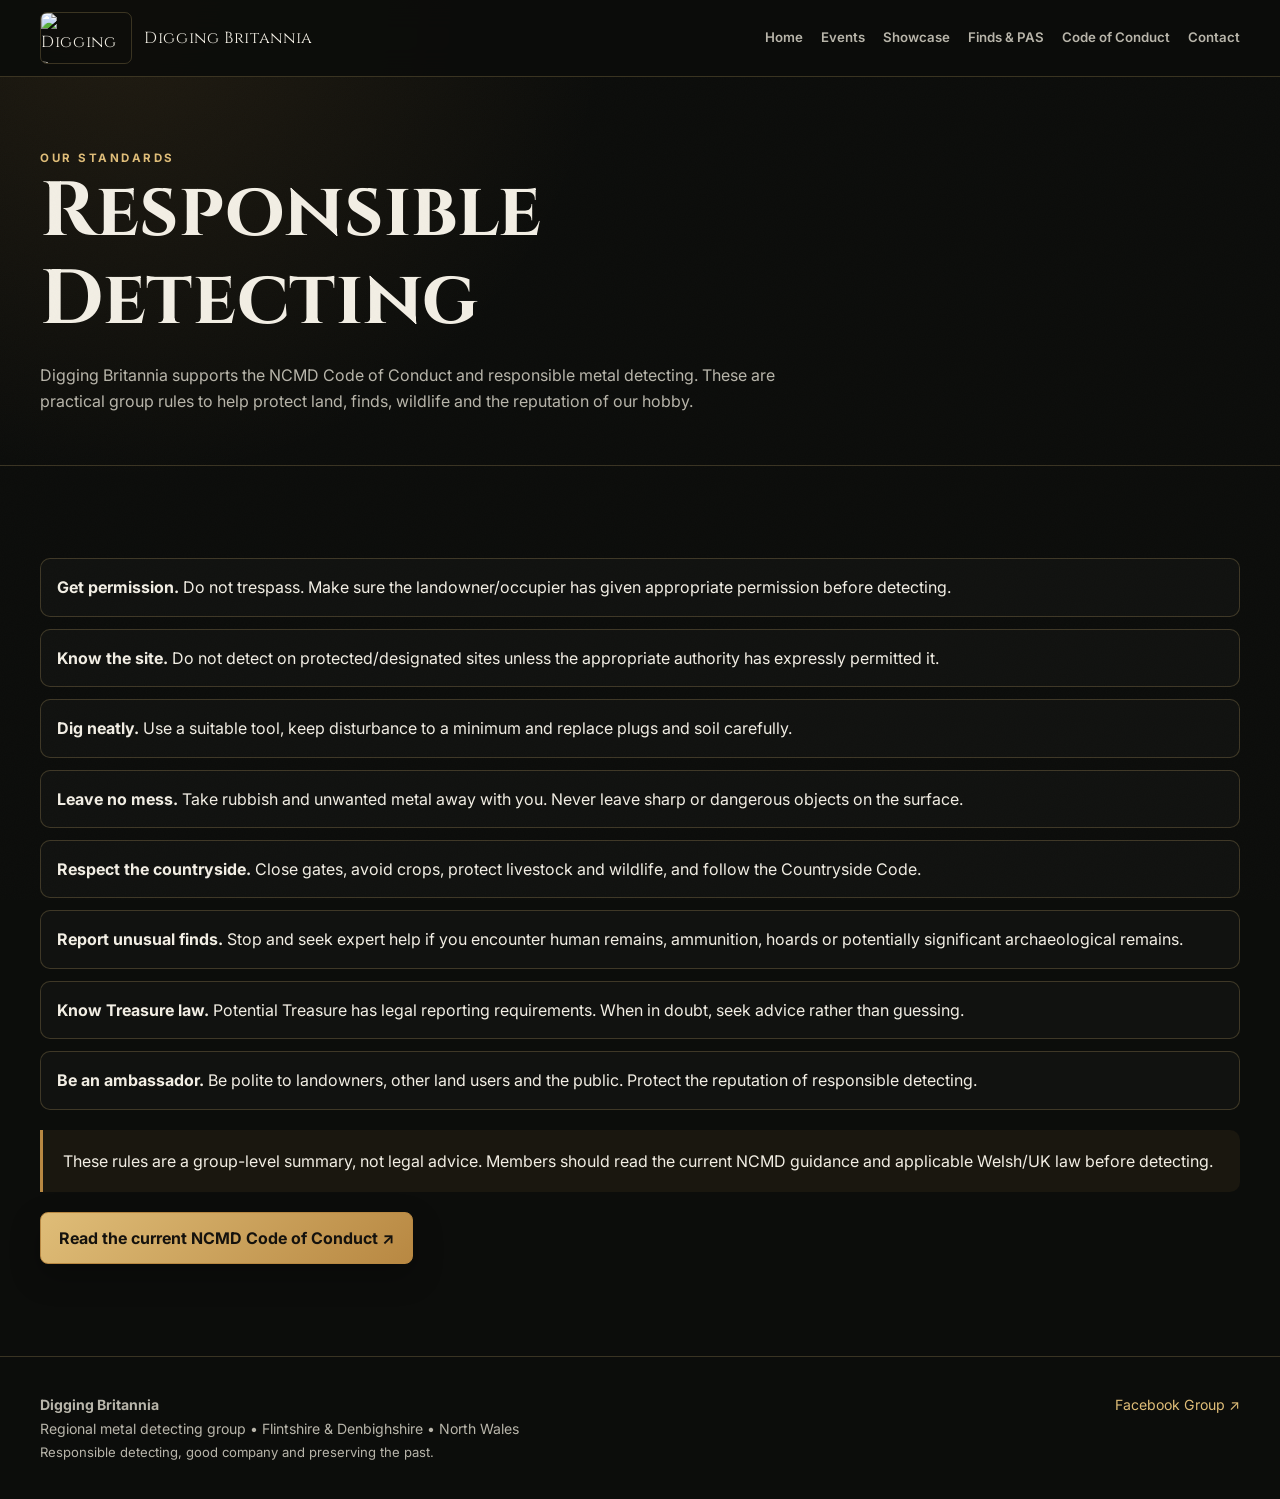
==== code-of-conduct.html @ e22ce74d "Add files via upload" ====
<!doctype html><html lang="en"><head><meta charset="utf-8"><meta name="viewport" content="width=device-width,initial-scale=1">
<title>Code of Conduct | Digging Britannia</title><link rel="stylesheet" href="styles.css"></head><body><header><div class="container nav">
<a class="brand" href="index.html"><img src="assets/digging-britannia-logo.png" alt="Digging Britannia logo"><span>Digging Britannia</span></a>
<nav>
<a href="index.html">Home</a><a href="events.html">Events</a><a href="showcase.html">Showcase</a><a href="finds.html">Finds & PAS</a><a href="code-of-conduct.html">Code of Conduct</a><a href="contact.html">Contact</a>
</nav></div></header><main>
<section class="page-hero"><div class="container"><div class="eyebrow">Our standards</div><h1>Responsible Detecting</h1><p>Digging Britannia supports the NCMD Code of Conduct and responsible metal detecting. These are practical group rules to help protect land, finds, wildlife and the reputation of our hobby.</p></div></section>
<section><div class="container">
<ul class="list">
<li><strong>Get permission.</strong> Do not trespass. Make sure the landowner/occupier has given appropriate permission before detecting.</li>
<li><strong>Know the site.</strong> Do not detect on protected/designated sites unless the appropriate authority has expressly permitted it.</li>
<li><strong>Dig neatly.</strong> Use a suitable tool, keep disturbance to a minimum and replace plugs and soil carefully.</li>
<li><strong>Leave no mess.</strong> Take rubbish and unwanted metal away with you. Never leave sharp or dangerous objects on the surface.</li>
<li><strong>Respect the countryside.</strong> Close gates, avoid crops, protect livestock and wildlife, and follow the Countryside Code.</li>
<li><strong>Report unusual finds.</strong> Stop and seek expert help if you encounter human remains, ammunition, hoards or potentially significant archaeological remains.</li>
<li><strong>Know Treasure law.</strong> Potential Treasure has legal reporting requirements. When in doubt, seek advice rather than guessing.</li>
<li><strong>Be an ambassador.</strong> Be polite to landowners, other land users and the public. Protect the reputation of responsible detecting.</li>
</ul>
<div class="notice">These rules are a group-level summary, not legal advice. Members should read the current NCMD guidance and applicable Welsh/UK law before detecting.</div>
<p><a class="btn" href="https://www.ncmd.co.uk/code-of-conduct/" target="_blank" rel="noopener">Read the current NCMD Code of Conduct ↗</a></p>
</div></section>
</main><footer><div class="container footer-grid">
<div><strong>Digging Britannia</strong><br>Regional metal detecting group • Flintshire & Denbighshire • North Wales<br><span class="small">Responsible detecting, good company and preserving the past.</span></div>
<div><a href="https://www.facebook.com/groups/933958159268600" target="_blank" rel="noopener">Facebook Group ↗</a></div>
</div></footer><script src="data.js"></script></body></html>
---- styles.css ----
@import url('https://fonts.googleapis.com/css2?family=Cinzel:wght@600;700&family=Inter:wght@400;500;600;700&display=swap');
:root{--bg:#0c0d0b;--bg2:#141510;--panel:#191b16;--text:#f2eee4;--muted:#b8b5aa;--bronze:#b88842;--gold:#dfbd78;--line:rgba(223,189,120,.22);--max:1200px}
*{box-sizing:border-box}html{scroll-behavior:smooth}
body{margin:0;background:radial-gradient(circle at 10% 0%,rgba(184,136,66,.12),transparent 30rem),var(--bg);color:var(--text);font-family:Inter,system-ui,sans-serif;line-height:1.65}
body:after{content:"";position:fixed;inset:0;pointer-events:none;opacity:.035;background-image:url("data:image/svg+xml,%3Csvg width='120' height='120' xmlns='http://www.w3.org/2000/svg'%3E%3Cfilter id='n'%3E%3CfeTurbulence type='fractalNoise' baseFrequency='.9' numOctaves='2' stitchTiles='stitch'/%3E%3C/filter%3E%3Crect width='100%25' height='100%25' filter='url(%23n)' opacity='.5'/%3E%3C/svg%3E")}
a{color:var(--gold);text-decoration:none}a:hover{text-decoration:underline}.container{width:min(calc(100% - 40px),var(--max));margin:auto}
header{position:sticky;top:0;z-index:50;background:rgba(12,13,11,.90);backdrop-filter:blur(15px);border-bottom:1px solid var(--line)}
.nav{min-height:76px;display:flex;align-items:center;justify-content:space-between;gap:25px}.brand{display:flex;align-items:center;gap:12px;color:var(--text);font-family:Cinzel,serif;font-size:1rem;letter-spacing:.04em}.brand img{height:52px;width:92px;object-fit:cover;object-position:center;border-radius:7px;border:1px solid var(--line)}nav{display:flex;gap:18px;flex-wrap:wrap;justify-content:flex-end}nav a{font-size:.83rem;color:var(--muted);font-weight:600}nav a:hover,nav a.active{color:var(--text);text-decoration:none}
.btn{display:inline-flex;align-items:center;justify-content:center;gap:8px;border:1px solid var(--bronze);padding:12px 18px;border-radius:8px;color:#15120d;background:linear-gradient(135deg,var(--gold),var(--bronze));font-weight:700;box-shadow:0 12px 30px rgba(0,0,0,.25)}.btn:hover{text-decoration:none;filter:brightness(1.08)}.btn.secondary{background:rgba(0,0,0,.25);color:var(--gold);box-shadow:none}
.hero{min-height:650px;display:flex;align-items:end;padding:110px 0 75px;position:relative;overflow:hidden;background:linear-gradient(90deg,rgba(5,6,5,.94) 0%,rgba(5,6,5,.70) 42%,rgba(5,6,5,.15) 100%),url("assets/drone-dig-1.png") center/cover}
.hero:after{content:"";position:absolute;inset:auto 0 0;height:180px;background:linear-gradient(transparent,var(--bg));pointer-events:none}.hero>*{position:relative;z-index:2}
.logo-hero{width:min(430px,80vw);max-height:180px;object-fit:contain;object-position:left center;margin-bottom:26px;filter:drop-shadow(0 15px 25px rgba(0,0,0,.4))}
.eyebrow{text-transform:uppercase;letter-spacing:.22em;color:var(--gold);font-size:.72rem;font-weight:700}h1,h2,h3{font-family:Cinzel,serif;line-height:1.15;margin:0 0 17px}h1{font-size:clamp(2.6rem,6vw,5.2rem);max-width:850px}h2{font-size:clamp(1.8rem,4vw,3rem)}h3{font-size:1.3rem}.hero p{max-width:710px;color:#ddd8ca;font-size:1.08rem}.actions{display:flex;gap:12px;flex-wrap:wrap;margin-top:28px}
section{padding:76px 0}.section-head{display:flex;justify-content:space-between;align-items:end;gap:30px;margin-bottom:30px}.section-head p{max-width:640px;color:var(--muted);margin:0}
.grid{display:grid;grid-template-columns:repeat(3,1fr);gap:18px}.grid.two{grid-template-columns:repeat(2,1fr)}.card{background:linear-gradient(180deg,rgba(255,255,255,.045),rgba(255,255,255,.015));border:1px solid var(--line);border-radius:15px;padding:25px}.card p{color:var(--muted)}
.featured{display:grid;grid-template-columns:1.1fr .9fr;gap:30px;align-items:center;background:linear-gradient(135deg,#211f18,#13140f);border:1px solid var(--line);border-radius:18px;padding:22px}.featured img{width:100%;aspect-ratio:4/3;object-fit:cover;border-radius:12px;display:block}
.meta{display:grid;grid-template-columns:1fr 1fr;border-top:1px solid var(--line);margin-top:22px}.meta div{padding:12px 10px;border-bottom:1px solid var(--line)}.meta strong{display:block;color:var(--gold);font-size:.72rem;text-transform:uppercase;letter-spacing:.1em}
.photo-strip{display:grid;grid-template-columns:1.4fr 1fr 1fr;gap:12px}.photo-strip img{width:100%;height:260px;object-fit:cover;border-radius:12px;border:1px solid var(--line)}.photo-strip img:first-child{height:330px}
.page-hero{padding:72px 0 35px;border-bottom:1px solid var(--line)}.page-hero p{color:var(--muted);max-width:760px}.notice{border-left:3px solid var(--bronze);background:rgba(184,136,66,.08);padding:18px 20px;border-radius:0 10px 10px 0;margin:20px 0}
.list{display:grid;gap:12px;padding:0;list-style:none}.list li{padding:15px 16px;background:rgba(255,255,255,.025);border:1px solid var(--line);border-radius:10px}
.event{display:grid;grid-template-columns:150px 1fr;gap:20px}.event-date{color:var(--gold);font-weight:700;text-transform:uppercase;letter-spacing:.08em}.gallery{display:grid;grid-template-columns:repeat(2,1fr);gap:10px;margin-top:20px}.gallery img{width:100%;aspect-ratio:1.45;object-fit:cover;border-radius:9px;border:1px solid var(--line)}
form{display:grid;gap:14px}label{font-weight:600;font-size:.9rem}input,textarea{width:100%;background:#10110f;color:var(--text);border:1px solid var(--line);border-radius:8px;padding:13px;font:inherit}textarea{min-height:160px;resize:vertical}
footer{border-top:1px solid var(--line);padding:36px 0;color:var(--muted);font-size:.88rem}.footer-grid{display:grid;grid-template-columns:1fr auto;gap:30px}.small{font-size:.82rem;color:var(--muted)}.tag{display:inline-block;padding:5px 9px;border:1px solid var(--line);border-radius:99px;color:var(--gold);font-size:.75rem;margin:0 5px 5px 0}
@media(max-width:850px){nav{display:none}.hero{min-height:590px}.featured,.grid,.grid.two{grid-template-columns:1fr}.photo-strip{grid-template-columns:1fr 1fr}.photo-strip img,.photo-strip img:first-child{height:230px}.event{grid-template-columns:1fr}section{padding:55px 0}}
@media(max-width:520px){.container{width:min(calc(100% - 28px),var(--max))}.brand img{width:76px;height:45px}.meta{grid-template-columns:1fr}.footer-grid{grid-template-columns:1fr}.photo-strip{grid-template-columns:1fr}.photo-strip img,.photo-strip img:first-child{height:240px}}
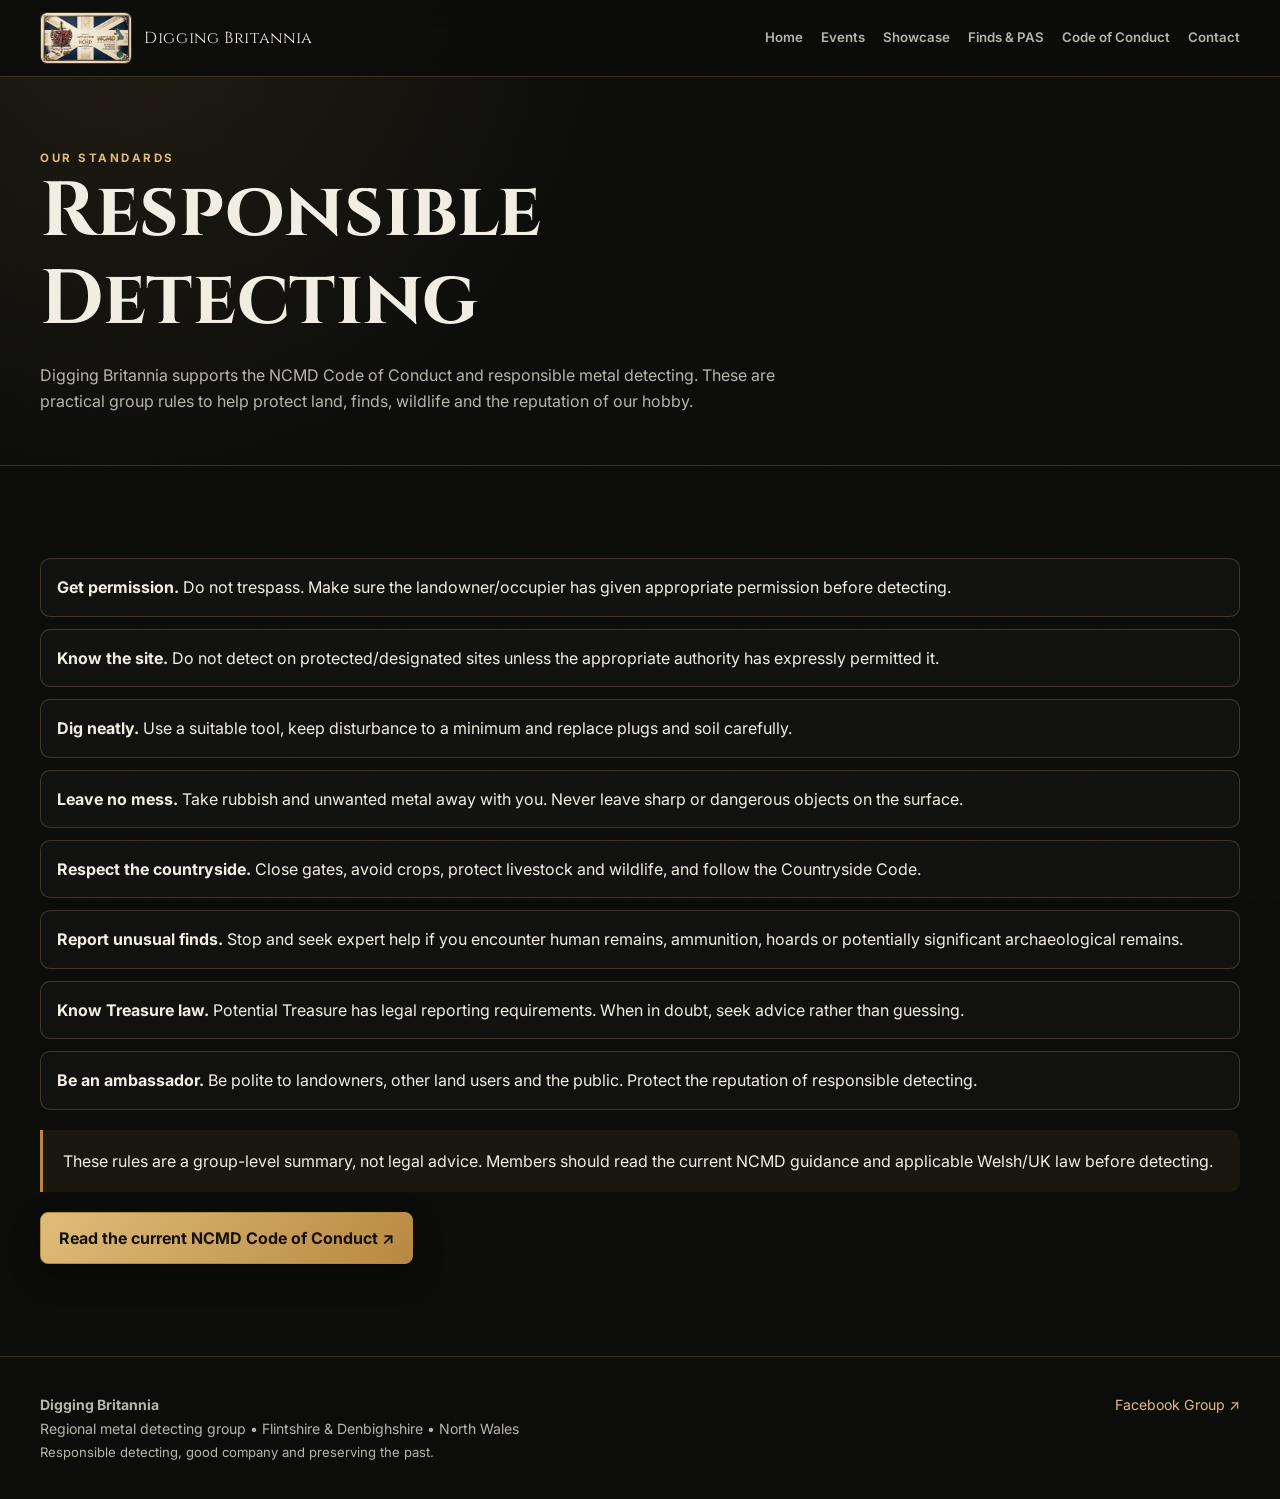
==== commit 1926973b: "Add files via upload" ====
--- a/code-of-conduct.html
+++ b/code-of-conduct.html
@@ -1,7 +1,8 @@
 <!doctype html><html lang="en"><head><meta charset="utf-8"><meta name="viewport" content="width=device-width,initial-scale=1">
 <title>Code of Conduct | Digging Britannia</title><link rel="stylesheet" href="styles.css"></head><body><header><div class="container nav">
 <a class="brand" href="index.html"><img src="assets/digging-britannia-logo.png" alt="Digging Britannia logo"><span>Digging Britannia</span></a>
-<nav>
+<button class="menu-toggle" type="button" aria-label="Open navigation" aria-expanded="false" aria-controls="site-navigation"><span></span><span></span><span></span></button>
+<nav id="site-navigation">
 <a href="index.html">Home</a><a href="events.html">Events</a><a href="showcase.html">Showcase</a><a href="finds.html">Finds & PAS</a><a href="code-of-conduct.html">Code of Conduct</a><a href="contact.html">Contact</a>
 </nav></div></header><main>
 <section class="page-hero"><div class="container"><div class="eyebrow">Our standards</div><h1>Responsible Detecting</h1><p>Digging Britannia supports the NCMD Code of Conduct and responsible metal detecting. These are practical group rules to help protect land, finds, wildlife and the reputation of our hobby.</p></div></section>
--- a/styles.css
+++ b/styles.css
@@ -21,5 +21,28 @@
 .event{display:grid;grid-template-columns:150px 1fr;gap:20px}.event-date{color:var(--gold);font-weight:700;text-transform:uppercase;letter-spacing:.08em}.gallery{display:grid;grid-template-columns:repeat(2,1fr);gap:10px;margin-top:20px}.gallery img{width:100%;aspect-ratio:1.45;object-fit:cover;border-radius:9px;border:1px solid var(--line)}
 form{display:grid;gap:14px}label{font-weight:600;font-size:.9rem}input,textarea{width:100%;background:#10110f;color:var(--text);border:1px solid var(--line);border-radius:8px;padding:13px;font:inherit}textarea{min-height:160px;resize:vertical}
 footer{border-top:1px solid var(--line);padding:36px 0;color:var(--muted);font-size:.88rem}.footer-grid{display:grid;grid-template-columns:1fr auto;gap:30px}.small{font-size:.82rem;color:var(--muted)}.tag{display:inline-block;padding:5px 9px;border:1px solid var(--line);border-radius:99px;color:var(--gold);font-size:.75rem;margin:0 5px 5px 0}
-@media(max-width:850px){nav{display:none}.hero{min-height:590px}.featured,.grid,.grid.two{grid-template-columns:1fr}.photo-strip{grid-template-columns:1fr 1fr}.photo-strip img,.photo-strip img:first-child{height:230px}.event{grid-template-columns:1fr}section{padding:55px 0}}
+@media(max-width:850px){.hero{min-height:590px}.featured,.grid,.grid.two{grid-template-columns:1fr}.photo-strip{grid-template-columns:1fr 1fr}.photo-strip img,.photo-strip img:first-child{height:230px}.event{grid-template-columns:1fr}section{padding:55px 0}}
 @media(max-width:520px){.container{width:min(calc(100% - 28px),var(--max))}.brand img{width:76px;height:45px}.meta{grid-template-columns:1fr}.footer-grid{grid-template-columns:1fr}.photo-strip{grid-template-columns:1fr}.photo-strip img,.photo-strip img:first-child{height:240px}}
+
+/* Mobile navigation and improved small-screen spacing */
+.menu-toggle{display:none;border:1px solid var(--line);background:rgba(0,0,0,.28);color:var(--gold);width:46px;height:42px;border-radius:8px;padding:9px;cursor:pointer;align-items:center;justify-content:center;flex-direction:column;gap:5px}
+.menu-toggle span{display:block;width:22px;height:2px;background:var(--gold);border-radius:2px;transition:transform .2s ease,opacity .2s ease}
+@media(max-width:850px){
+  .nav{position:relative;min-height:68px}
+  .menu-toggle{display:flex;margin-left:auto}
+  header nav{display:none;position:absolute;left:0;right:0;top:100%;padding:10px 14px 14px;background:rgba(12,13,11,.98);border:1px solid var(--line);border-top:0;border-radius:0 0 12px 12px;box-shadow:0 18px 35px rgba(0,0,0,.35);flex-direction:column;gap:3px;z-index:60}
+  header nav.open{display:flex}
+  header nav a{padding:11px 10px;border-radius:7px;font-size:.9rem}
+  header nav a:hover,header nav a.active{background:rgba(184,136,66,.10)}
+  .section-head{display:block;margin-bottom:24px}
+  .section-head > div{margin-bottom:13px}
+  .section-head p{max-width:680px;margin:0}
+}
+@media(max-width:520px){
+  .brand{gap:9px;font-size:.9rem}
+  .brand img{width:72px;height:43px}
+  section{padding:48px 0}
+  .section-head{margin-bottom:22px}
+  .section-head h2{margin-bottom:10px}
+  .section-head p{font-size:.94rem;line-height:1.6}
+}
